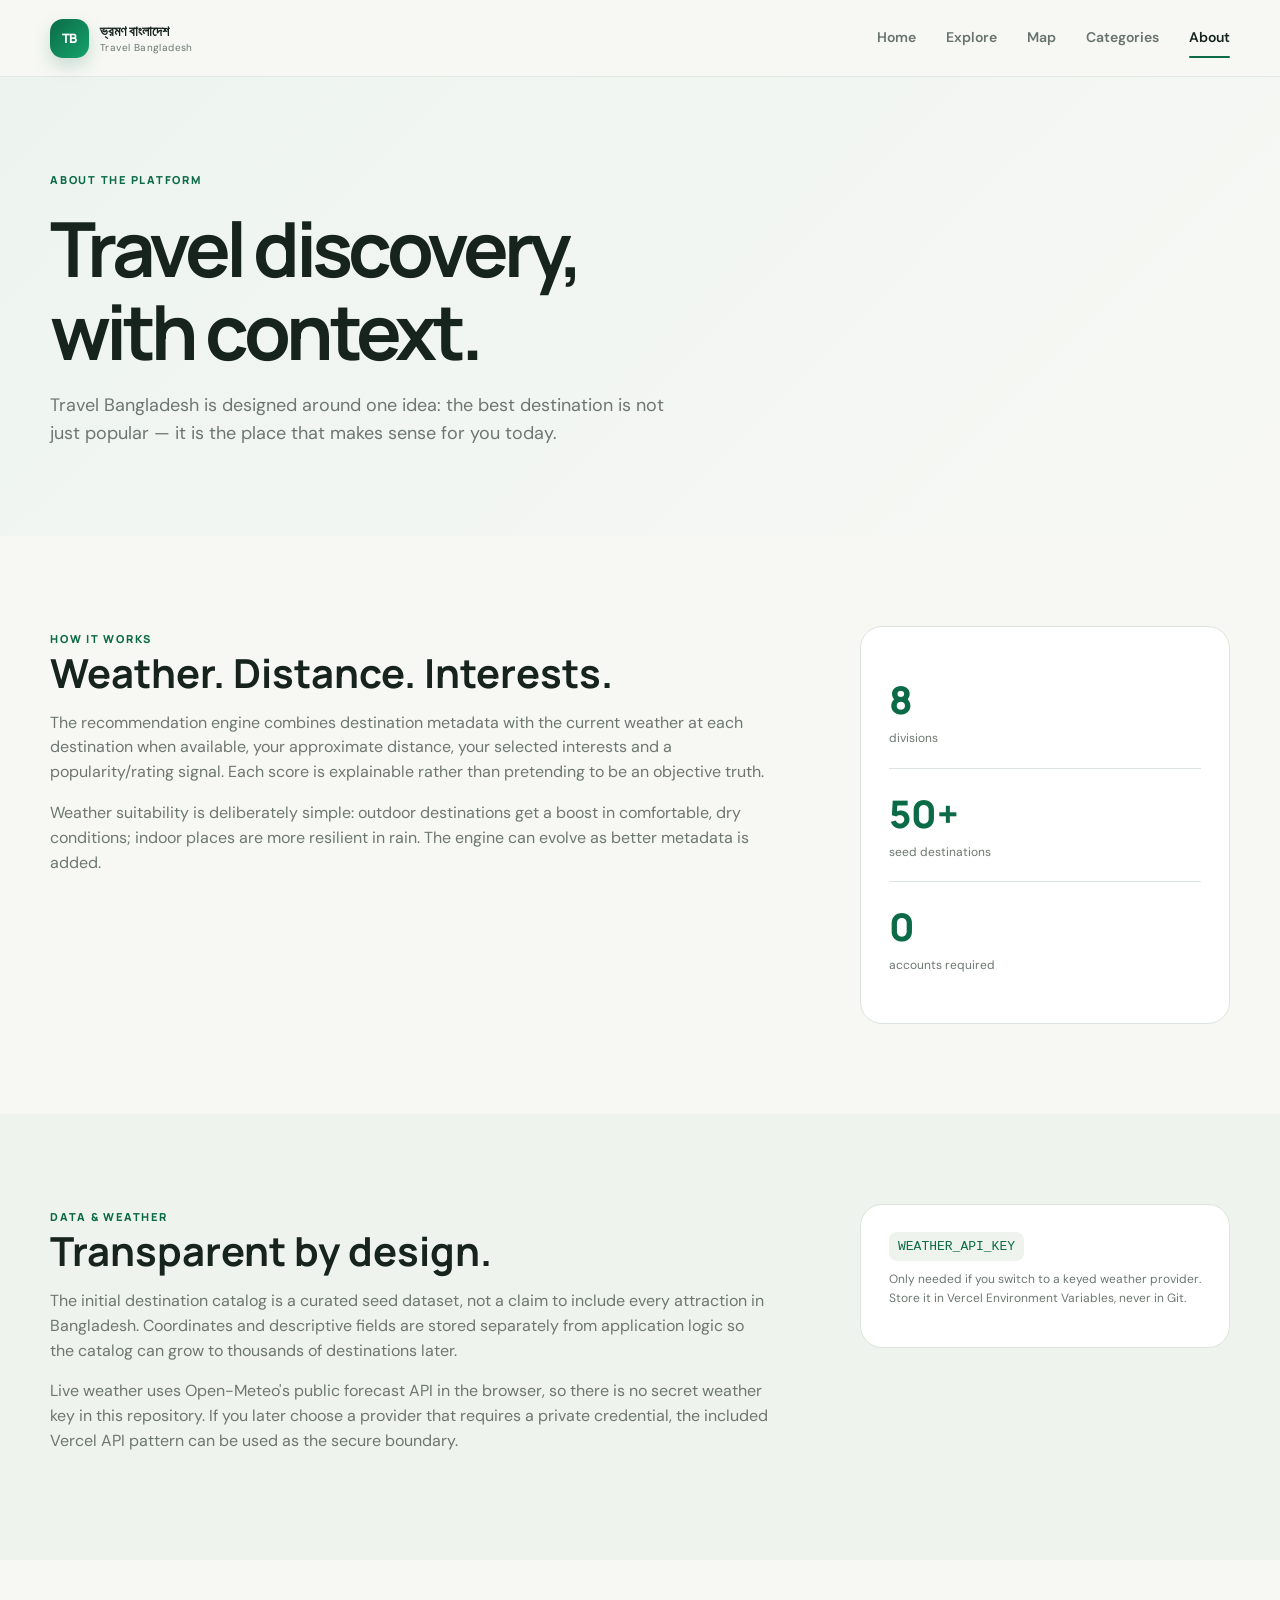
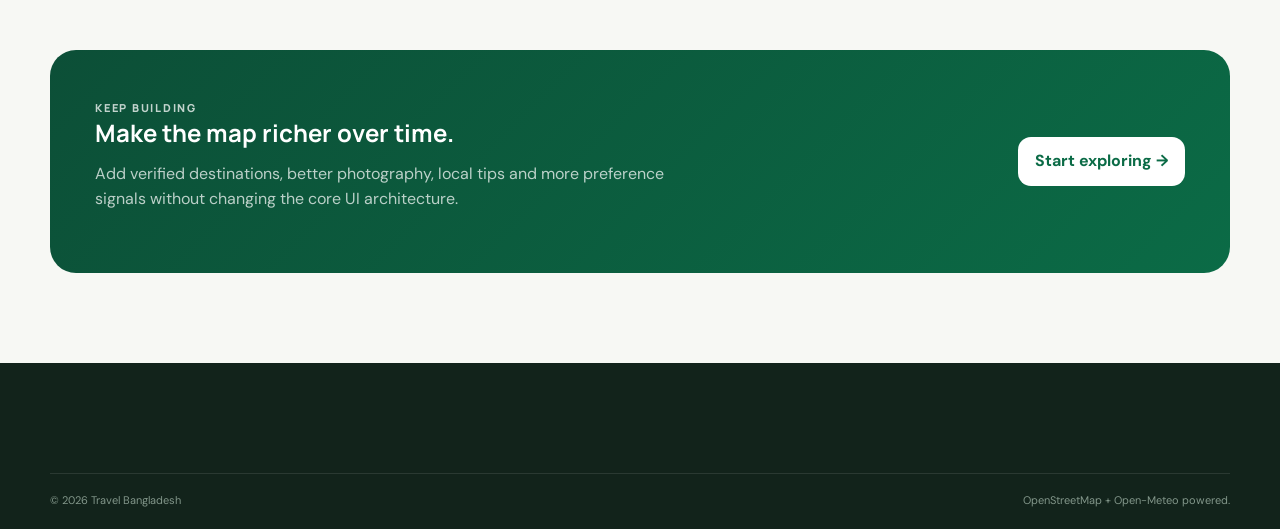
==== about.html @ 7f883be3 "Build Travel Bangladesh discovery platform" ====
<!doctype html><html lang="en"><head><meta charset="utf-8"><meta name="viewport" content="width=device-width,initial-scale=1"><title>About — Travel Bangladesh</title><meta name="description" content="Learn how Travel Bangladesh combines destination metadata, weather and location to make travel discovery clearer."><link rel="stylesheet" href="css/style.css"><link rel="stylesheet" href="css/components.css"><link rel="stylesheet" href="css/responsive.css"><link rel="stylesheet" href="css/effects.css"></head><body data-page="about"><header class="site-header"><div class="container nav-wrap"><a class="brand" href="index.html"><span class="brand-mark">TB</span><span><strong>ভ্রমণ বাংলাদেশ</strong><small>Travel Bangladesh</small></span></a><nav class="desktop-nav"><a href="index.html">Home</a><a href="explore.html">Explore</a><a href="map.html">Map</a><a href="index.html#categories">Categories</a><a class="active" href="about.html">About</a></nav><button class="icon-btn mobile-menu-btn" id="mobileMenuBtn">☰</button></div><div id="mobileMenu" class="mobile-menu" hidden><a href="index.html">Home</a><a href="explore.html">Explore</a><a href="map.html">Map</a><a href="index.html#categories">Categories</a><a href="about.html">About</a></div></header><main><section class="page-hero"><div class="container"><span class="eyebrow green">ABOUT THE PLATFORM</span><h1>Travel discovery,<br>with context.</h1><p>Travel Bangladesh is designed around one idea: the best destination is not just popular — it is the place that makes sense for you today.</p></div></section><section class="section"><div class="container prose-grid"><article><span class="eyebrow green">HOW IT WORKS</span><h2>Weather. Distance. Interests.</h2><p>The recommendation engine combines destination metadata with the current weather at each destination when available, your approximate distance, your selected interests and a popularity/rating signal. Each score is explainable rather than pretending to be an objective truth.</p><p>Weather suitability is deliberately simple: outdoor destinations get a boost in comfortable, dry conditions; indoor places are more resilient in rain. The engine can evolve as better metadata is added.</p></article><aside class="about-card"><div class="about-stat"><strong>8</strong><span>divisions</span></div><div class="about-stat"><strong>50+</strong><span>seed destinations</span></div><div class="about-stat"><strong>0</strong><span>accounts required</span></div></aside></div></section><section class="section soft" id="data"><div class="container prose-grid"><article><span class="eyebrow green">DATA & WEATHER</span><h2>Transparent by design.</h2><p>The initial destination catalog is a curated seed dataset, not a claim to include every attraction in Bangladesh. Coordinates and descriptive fields are stored separately from application logic so the catalog can grow to thousands of destinations later.</p><p>Live weather uses Open-Meteo's public forecast API in the browser, so there is no secret weather key in this repository. If you later choose a provider that requires a private credential, the included Vercel API pattern can be used as the secure boundary.</p></article><aside class="code-note"><code>WEATHER_API_KEY</code><p>Only needed if you switch to a keyed weather provider. Store it in Vercel Environment Variables, never in Git.</p></aside></div></section><section class="section" id="contact"><div class="container cta-card"><div><span class="eyebrow">KEEP BUILDING</span><h2>Make the map richer over time.</h2><p>Add verified destinations, better photography, local tips and more preference signals without changing the core UI architecture.</p></div><a class="btn btn-light" href="explore.html">Start exploring →</a></div></section></main><footer class="site-footer"><div class="container footer-bottom"><span>© 2026 Travel Bangladesh</span><span>OpenStreetMap + Open-Meteo powered.</span></div></footer><script src="js/effects.js"></script><script type="module" src="js/app.js"></script></body></html>
---- css/style.css ----
@import url('https://fonts.googleapis.com/css2?family=DM+Sans:wght@400;500;600;700&family=Manrope:wght@500;600;700;800&display=swap');
:root{--primary:#0b6b46;--primary-2:#0f8a5b;--secondary:#2e91c8;--accent:#e8a83e;--bg:#f7f8f4;--surface:#fff;--surface-2:#eef3ed;--text:#17231d;--muted:#6d7770;--border:#dce4dd;--shadow:0 18px 45px rgba(21,49,37,.10);--radius:24px;--container:1180px}*{box-sizing:border-box}html{scroll-behavior:smooth}body{margin:0;background:var(--bg);color:var(--text);font-family:'DM Sans',system-ui,sans-serif;line-height:1.55}body.modal-open{overflow:hidden}a{color:inherit;text-decoration:none}button,input,select{font:inherit}button{cursor:pointer}img{max-width:100%;display:block}.container{width:min(calc(100% - 40px),var(--container));margin:auto}.site-header{position:sticky;top:0;z-index:50;background:rgba(247,248,244,.9);backdrop-filter:blur(16px);border-bottom:1px solid rgba(220,228,221,.8)}.nav-wrap{height:76px;display:flex;align-items:center;justify-content:space-between;gap:30px}.brand{display:flex;align-items:center;gap:11px}.brand-mark{width:39px;height:39px;border-radius:13px;background:linear-gradient(135deg,var(--primary),#16a36c);color:#fff;display:grid;place-items:center;font:800 13px Manrope;letter-spacing:-.04em;box-shadow:0 8px 18px rgba(11,107,70,.2)}.brand strong{display:block;font:800 14px Manrope}.brand small{display:block;color:var(--muted);font-size:10px;letter-spacing:.04em}.desktop-nav{display:flex;gap:30px;font-size:14px;font-weight:600}.desktop-nav a{color:#68736c;position:relative;padding:27px 0}.desktop-nav a:hover,.desktop-nav a.active{color:var(--text)}.desktop-nav a.active:after{content:'';position:absolute;left:0;right:0;bottom:18px;height:2px;border-radius:2px;background:var(--primary)}.mobile-menu-btn{display:none}.mobile-menu{display:none}.hero{min-height:690px;position:relative;display:flex;align-items:center;color:#fff;background-image:url('https://images.unsplash.com/photo-1500530855697-b586d89ba3ee?auto=format&fit=crop&w=2200&q=85');background-size:cover;background-position:center}.hero-overlay{position:absolute;inset:0;background:linear-gradient(90deg,rgba(7,30,20,.86),rgba(7,30,20,.35) 55%,rgba(7,30,20,.08))}.hero-content{position:relative;padding:90px 0 120px}.eyebrow{font:800 11px Manrope;letter-spacing:.16em;color:rgba(255,255,255,.75)}.eyebrow.green{color:var(--primary)}h1,h2,h3,h4{font-family:Manrope,system-ui,sans-serif;line-height:1.1;margin:0 0 14px}h1{font-size:clamp(48px,7vw,86px);letter-spacing:-.06em;max-width:800px}.hero h1 span{color:#d9f1e6}.hero p{font-size:19px;color:rgba(255,255,255,.84);max-width:610px;margin:0 0 30px}.hero-search{position:relative;width:min(720px,100%);display:flex;background:#fff;border-radius:17px;padding:6px;box-shadow:0 20px 50px rgba(0,0,0,.2)}.hero-search input{min-width:0;flex:1;border:0;outline:0;padding:15px 16px;background:transparent;color:var(--text)}.hero-actions{display:flex;gap:10px;margin-top:14px}.btn{border:0;border-radius:13px;padding:12px 17px;font-weight:700;display:inline-flex;align-items:center;justify-content:center;gap:9px;transition:.2s ease}.btn:hover{transform:translateY(-1px)}.btn-primary{background:var(--primary);color:#fff;box-shadow:0 8px 18px rgba(11,107,70,.18)}.btn-glass{background:rgba(255,255,255,.12);color:#fff;border:1px solid rgba(255,255,255,.24);backdrop-filter:blur(10px)}.btn-outline{background:transparent;border:1px solid var(--border);color:var(--text)}.btn-light{background:#fff;color:var(--primary)}.btn-card{width:100%;margin-top:15px;background:var(--surface-2);color:var(--primary);padding:10px}.text-link{color:var(--primary);font-weight:700;font-size:14px}.hero-scroll{position:absolute;bottom:26px;left:50%;transform:translateX(-50%);font-size:11px;letter-spacing:.12em;text-transform:uppercase;color:rgba(255,255,255,.65)}.hero-scroll span{margin-left:8px}.suggestions{position:absolute;top:calc(100% + 8px);left:0;right:0;background:#fff;color:var(--text);border-radius:16px;overflow:hidden;box-shadow:var(--shadow);z-index:20}.suggestions button{display:block;width:100%;text-align:left;border:0;background:#fff;padding:12px 16px}.suggestions button:hover{background:var(--surface-2)}.suggestions strong,.suggestions small{display:block}.suggestions small{color:var(--muted);margin-top:2px}.suggestion-empty{padding:15px;color:var(--muted)}.trust-strip{background:#fff;border-bottom:1px solid var(--border)}.trust-grid{display:grid;grid-template-columns:repeat(4,1fr);padding:25px 0}.trust-grid div{padding:0 22px;border-right:1px solid var(--border)}.trust-grid div:first-child{padding-left:0}.trust-grid div:last-child{border:0}.trust-grid strong,.trust-grid span{display:block}.trust-grid strong{font:800 25px Manrope}.trust-grid span{font-size:12px;color:var(--muted);margin-top:2px}.section{padding:90px 0}.section.soft{background:var(--surface-2)}.section-heading{display:flex;justify-content:space-between;align-items:end;gap:30px;margin-bottom:34px}.section-heading h2{font-size:clamp(30px,4vw,46px);letter-spacing:-.045em}.section-heading p{color:var(--muted);max-width:600px;margin:0}.centered{text-align:center;display:block}.centered p{margin:0 auto}.destination-grid{display:grid;grid-template-columns:repeat(4,1fr);gap:20px}.destination-card{background:var(--surface);border:1px solid var(--border);border-radius:20px;overflow:hidden;box-shadow:0 8px 25px rgba(24,48,38,.04);transition:.25s ease}.destination-card:hover{transform:translateY(-5px);box-shadow:var(--shadow)}.card-media{height:220px;position:relative;overflow:hidden}.card-image{width:100%;height:100%;object-fit:cover;transition:transform .5s ease}.destination-card:hover .card-image{transform:scale(1.04)}.category-badge{display:inline-flex;padding:6px 9px;border-radius:999px;background:rgba(255,255,255,.88);color:var(--primary);font-size:10px;font-weight:800;letter-spacing:.04em;position:absolute;left:13px;top:13px;backdrop-filter:blur(8px)}.favorite-btn{position:absolute;right:13px;top:13px;width:35px;height:35px;border-radius:50%;border:1px solid rgba(255,255,255,.5);background:rgba(255,255,255,.86);color:var(--primary);font-size:18px;backdrop-filter:blur(8px)}.favorite-btn.saved{background:var(--primary);color:#fff}.card-body{padding:17px}.card-kicker{display:flex;gap:8px;color:var(--muted);font-size:11px;margin-bottom:7px}.card-body h3{font-size:20px;letter-spacing:-.025em}.card-body p{font-size:13px;color:var(--muted);min-height:60px;margin:0}.card-meta{display:flex;justify-content:space-between;font-size:11px;color:var(--muted);margin-top:10px}.card-meta span:first-child{color:#8b651f;font-weight:700}.reason-row{display:flex;gap:5px;flex-wrap:wrap;margin-top:10px}.reason-row span{font-size:9px;background:var(--surface-2);border-radius:999px;padding:4px 6px;color:var(--primary);font-weight:700}.category-grid{display:grid;grid-template-columns:repeat(6,1fr);gap:12px}.category-card{background:#fff;border:1px solid var(--border);padding:20px;border-radius:18px;transition:.2s}.category-card:hover{border-color:#b8d3c5;transform:translateY(-3px)}.category-card span{font-size:25px;color:var(--primary)}.category-card strong,.category-card small{display:block}.category-card strong{font:700 14px Manrope;margin-top:11px}.category-card small{font-size:11px;color:var(--muted);margin-top:3px}.split-grid{display:grid;grid-template-columns:1.7fr .8fr;gap:22px}.map-card,.weather-panel{background:#fff;border:1px solid var(--border);border-radius:24px;overflow:hidden}.map-card-head{display:flex;align-items:center;justify-content:space-between;padding:25px 26px}.map-card-head h2{font-size:28px}.map{min-height:430px}.weather-panel{padding:30px;position:relative;overflow:hidden;background:linear-gradient(160deg,#0c4f37,#0b6b46);color:#fff}.weather-panel:before{content:'';position:absolute;width:180px;height:180px;border-radius:50%;background:rgba(232,168,62,.25);filter:blur(5px);right:-70px;top:-70px}.weather-panel .eyebrow{position:relative}.weather-empty{position:relative;margin-top:70px}.weather-symbol{font-size:58px;line-height:1;margin-bottom:20px}.weather-empty h3{font-size:28px}.weather-empty p,.weather-panel p{color:rgba(255,255,255,.7);font-size:13px}.weather-now{display:flex;align-items:center;gap:18px;margin-top:45px}.weather-now strong{display:block;font:800 64px Manrope;letter-spacing:-.06em}.weather-now span{display:block;color:rgba(255,255,255,.78)}.weather-stats{display:grid;grid-template-columns:repeat(3,1fr);gap:8px;margin:30px 0}.weather-stats span{background:rgba(255,255,255,.09);border-radius:12px;padding:10px;font-size:10px}.horizontal-grid{display:grid;grid-template-columns:repeat(3,1fr);gap:16px}.destination-card.compact{display:grid;grid-template-columns:150px 1fr}.destination-card.compact .card-media{height:100%;min-height:150px}.destination-card.compact .card-body p,.destination-card.compact .card-meta,.destination-card.compact .btn-card,.destination-card.compact .reason-row{display:none}.destination-card.compact .card-body{padding:15px}.destination-card.compact h3{font-size:16px}.empty-state{grid-column:1/-1;text-align:center;background:#fff;border:1px dashed var(--border);border-radius:22px;padding:45px}.empty-state>div{font-size:34px;color:var(--primary)}.empty-state h3{margin-top:12px}.empty-state p{color:var(--muted)}.empty-state.slim{text-align:left;padding:30px}.site-footer{background:#12231b;color:#d9e4dc;padding:65px 0 20px}.footer-grid{display:grid;grid-template-columns:2fr repeat(3,1fr);gap:45px}.footer-brand{color:#fff}.footer-grid p{max-width:360px;color:#9db0a5;font-size:13px}.footer-grid h4{font-size:13px;color:#fff}.footer-grid>div>a:not(.brand){display:block;color:#9db0a5;font-size:13px;margin:9px 0}.footer-bottom{display:flex;justify-content:space-between;border-top:1px solid rgba(255,255,255,.1);margin-top:45px;padding-top:18px;color:#82968a;font-size:11px}.toast{position:fixed;bottom:22px;left:50%;transform:translate(-50%,20px);background:#13271e;color:#fff;padding:11px 16px;border-radius:12px;opacity:0;pointer-events:none;transition:.25s;z-index:100}.toast.show{opacity:1;transform:translate(-50%,0)}.sr-only{position:absolute;width:1px;height:1px;padding:0;margin:-1px;overflow:hidden;clip:rect(0,0,0,0);white-space:nowrap;border:0}.page-hero{padding:90px 0 70px;background:linear-gradient(135deg,#edf4ef,#f7f8f4)}.page-hero h1{font-size:clamp(45px,7vw,76px);margin-top:15px}.page-hero p{color:var(--muted);max-width:620px;font-size:18px}.page-hero.compact{padding-bottom:50px}.explore-shell{padding-top:40px}.explore-toolbar{display:grid;grid-template-columns:1fr auto 200px;gap:10px;margin-bottom:24px}.search-field{display:flex;align-items:center;gap:10px;background:#fff;border:1px solid var(--border);border-radius:13px;padding:0 14px}.search-field input{border:0;outline:0;background:transparent;flex:1;padding:13px 0}.filter-layout{display:grid;grid-template-columns:230px 1fr;gap:25px}.filter-panel{background:#fff;border:1px solid var(--border);border-radius:18px;padding:18px;height:max-content;position:sticky;top:100px}.filter-head{display:flex;justify-content:space-between;align-items:center;margin-bottom:15px}.filter-head h3{font-size:18px}.filter-panel label{display:block;font-size:11px;font-weight:700;margin:14px 0}.filter-panel select{width:100%;margin-top:7px;border:1px solid var(--border);background:#fff;border-radius:10px;padding:10px;font-size:12px}.check-row{display:flex!important;align-items:center;gap:8px}.check-row input{accent-color:var(--primary)}.full{width:100%}.location-note{font-size:10px;color:var(--muted);margin-top:9px}.results-meta{display:flex;justify-content:space-between;margin:0 0 18px;font-size:12px;color:var(--muted)}.results-meta strong{color:var(--text)}.pagination{display:flex;justify-content:center;gap:6px;margin-top:28px}.page-btn{border:1px solid var(--border);background:#fff;border-radius:9px;padding:8px 11px}.page-btn.active{background:var(--primary);color:#fff}.filter-toggle{display:none}.map-page{padding-bottom:60px}.map-toolbar{display:grid;grid-template-columns:1fr auto auto;gap:10px;margin-bottom:14px}.map-full-wrap{position:relative}.map-full{min-height:680px;border-radius:22px;overflow:hidden;border:1px solid var(--border)}.map-legend{position:absolute;z-index:400;right:25px;bottom:25px;background:#fff;border:1px solid var(--border);border-radius:13px;padding:12px 14px;box-shadow:var(--shadow);font-size:11px;display:flex;gap:12px;align-items:center}.map-legend strong{font-size:11px}.dot{width:9px;height:9px;border-radius:50%;display:inline-block;margin-right:3px}.green-dot{background:#16a36c}.blue-dot{background:#3aa0e8}.map-popup strong,.map-popup span{display:block}.map-popup span{font-size:11px;color:var(--muted);margin:3px 0 8px}.popup-btn{border:0;background:var(--primary);color:#fff;border-radius:8px;padding:7px 9px;font-size:11px}.prose-grid{display:grid;grid-template-columns:1.6fr .8fr;gap:70px;align-items:start}.prose-grid h2{font-size:40px}.prose-grid p{color:var(--muted);max-width:720px}.about-card,.code-note{background:#fff;border:1px solid var(--border);border-radius:22px;padding:28px}.about-stat{padding:18px 0;border-bottom:1px solid var(--border)}.about-stat:last-child{border:0}.about-stat strong{font:800 38px Manrope;display:block;color:var(--primary)}.about-stat span{font-size:12px;color:var(--muted)}.code-note code{background:var(--surface-2);color:var(--primary);padding:7px 9px;border-radius:8px}.code-note p{font-size:12px}.cta-card{background:linear-gradient(135deg,#0c4f37,#0b6b46);color:#fff;border-radius:26px;padding:45px;display:flex;justify-content:space-between;align-items:center;gap:30px}.cta-card p{color:rgba(255,255,255,.72);max-width:600px}.modal-backdrop{position:fixed;inset:0;background:rgba(9,23,16,.65);backdrop-filter:blur(8px);z-index:100;display:grid;place-items:center;padding:25px}.detail-modal{width:min(1000px,100%);max-height:90vh;overflow:auto;background:var(--bg);border-radius:25px;position:relative;box-shadow:0 30px 80px rgba(0,0,0,.25)}.modal-close{position:absolute;right:16px;top:16px;z-index:3;width:38px;height:38px;border:0;border-radius:50%;background:rgba(255,255,255,.9);font-size:25px}.detail-hero{height:330px;position:relative;color:#fff;overflow:hidden}.detail-hero:after{content:'';position:absolute;inset:0;background:linear-gradient(0deg,rgba(7,25,18,.85),transparent 65%)}.detail-hero .card-image{position:absolute}.detail-hero-copy{position:absolute;z-index:2;left:30px;bottom:28px}.detail-hero-copy h2{font-size:42px;max-width:700px}.detail-hero-copy p{margin:0;color:rgba(255,255,255,.78)}.detail-content{padding:28px;display:grid;grid-template-columns:1.25fr .75fr;gap:25px}.detail-content aside{position:sticky;top:0;height:max-content}.detail-map{min-height:330px;border-radius:18px;overflow:hidden;margin-bottom:10px}.detail-weather{background:#eaf3ee;border-radius:17px;padding:15px;display:flex;align-items:center;gap:13px;margin-bottom:20px}.detail-weather strong{font:800 25px Manrope;display:block}.detail-weather span,.detail-weather small{display:block;font-size:11px;color:var(--muted)}.detail-weather-icon{font-size:34px}.score-pill{margin-left:auto;background:var(--primary);color:#fff!important;padding:7px 9px;border-radius:999px;font-weight:800}.lead{font-size:16px;color:#4f5d55}.detail-tags{display:flex;flex-wrap:wrap;gap:6px;margin:20px 0}.detail-tags span{font-size:11px;color:var(--primary);background:#e9f1ec;border-radius:999px;padding:6px 8px}.detail-facts{display:grid;grid-template-columns:repeat(3,1fr);gap:8px;margin:25px 0}.detail-facts div{background:#fff;border:1px solid var(--border);padding:12px;border-radius:12px}.detail-facts span,.detail-facts strong{display:block}.detail-facts span{font-size:9px;color:var(--muted)}.detail-facts strong{font-size:11px;margin-top:4px}.mini-grid{display:grid;grid-template-columns:1fr;gap:10px}.skeleton{background:linear-gradient(90deg,#dfe8e1,#f5f7f5,#dfe8e1);background-size:200% 100%;animation:shine 1.4s infinite;border-radius:10px}.skeleton.line{height:14px;width:60%;margin:7px}.skeleton.line.short{width:35%}.skeleton-card{height:400px;border-radius:20px;background:linear-gradient(90deg,#e1e9e3,#f4f7f4,#e1e9e3);background-size:200% 100%;animation:shine 1.4s infinite}@keyframes shine{to{background-position:-200% 0}}
---- css/components.css ----
.leaflet-control-zoom a{color:#173b2a!important}.leaflet-popup-content-wrapper{border-radius:13px}.leaflet-popup-content{margin:12px}.leaflet-container{font-family:'DM Sans',sans-serif}.icon-btn{border:0;background:transparent}.mobile-menu a{padding:14px 20px;border-top:1px solid var(--border);font-weight:700;font-size:13px}.mobile-menu a:hover{background:var(--surface-2)}
---- css/responsive.css ----
@media(max-width:1050px){.destination-grid{grid-template-columns:repeat(3,1fr)}.category-grid{grid-template-columns:repeat(4,1fr)}.split-grid{grid-template-columns:1fr}.footer-grid{grid-template-columns:1.5fr repeat(3,1fr)}}
@media(max-width:800px){.container{width:min(calc(100% - 28px),var(--container))}.desktop-nav{display:none}.mobile-menu-btn{display:block;font-size:24px}.mobile-menu{display:flex;flex-direction:column;background:#fff}.mobile-menu[hidden]{display:none}.hero{min-height:650px;background-position:60% center}.hero-content{padding:80px 0 110px}.hero p{font-size:16px}.hero-search{display:block;background:transparent;padding:0;box-shadow:none}.hero-search input{width:100%;background:#fff;border-radius:13px;padding:15px}.hero-search .btn{width:100%;margin-top:8px}.hero-actions{flex-direction:column}.hero-actions .btn{width:100%}.trust-grid{grid-template-columns:repeat(2,1fr);gap:18px}.trust-grid div{border:0;padding:0}.section{padding:65px 0}.section-heading{display:block}.section-heading .text-link{display:inline-block;margin-top:12px}.destination-grid{grid-template-columns:repeat(2,1fr)}.category-grid{grid-template-columns:repeat(3,1fr)}.horizontal-grid{grid-template-columns:1fr}.filter-layout{grid-template-columns:1fr}.filter-panel{display:none;position:static}.filter-panel.open{display:block}.filter-toggle{display:inline-flex}.explore-toolbar{grid-template-columns:1fr auto auto}.map-toolbar{grid-template-columns:1fr auto}.map-toolbar .btn-outline{display:none}.map-full{min-height:560px}.map-legend{left:20px;right:auto;bottom:20px}.prose-grid{grid-template-columns:1fr;gap:30px}.cta-card{display:block;padding:32px}.cta-card .btn{margin-top:15px}.detail-content{grid-template-columns:1fr}.detail-content aside{position:static}.detail-hero{height:280px}.detail-hero-copy h2{font-size:32px}.detail-facts{grid-template-columns:1fr}.destination-card.compact{grid-template-columns:120px 1fr}}
@media(max-width:520px){h1{font-size:48px}.destination-grid{grid-template-columns:1fr}.category-grid{grid-template-columns:repeat(2,1fr)}.trust-grid strong{font-size:21px}.card-media{height:230px}.explore-toolbar{grid-template-columns:1fr auto}.explore-toolbar select{grid-column:1/-1}.results-meta{display:block}.results-meta span{display:block;margin-top:4px}.map-toolbar{grid-template-columns:1fr}.map-toolbar .btn-primary{width:100%}.map-full{min-height:520px}.detail-modal{max-height:94vh;border-radius:20px}.detail-hero{height:240px}.detail-content{padding:18px}.detail-hero-copy{left:20px;bottom:20px}.detail-hero-copy h2{font-size:27px}.footer-grid{grid-template-columns:1fr 1fr;gap:25px}.footer-grid>div:first-child{grid-column:1/-1}.footer-bottom{display:block}.footer-bottom span,.footer-bottom a{display:block;margin-top:7px}}
@media(prefers-reduced-motion:reduce){*,*::before,*::after{scroll-behavior:auto!important;transition:none!important;animation:none!important}}
---- css/effects.css ----
.site-header{transition:box-shadow .3s ease,background .3s ease}.site-header.scrolled{background:rgba(255,255,255,.92);box-shadow:0 10px 30px rgba(20,48,36,.08)}
.back-to-top{position:fixed;right:20px;bottom:22px;z-index:60;width:46px;height:46px;border-radius:50%;border:1px solid rgba(255,255,255,.4);background:linear-gradient(135deg,var(--primary),#16a36c);color:#fff;font-size:19px;box-shadow:0 10px 25px rgba(11,107,70,.35);opacity:0;visibility:hidden;transform:translateY(14px);transition:.3s ease}.back-to-top.show{opacity:1;visibility:visible;transform:none}.back-to-top:hover{transform:translateY(-3px)}
.fx{opacity:0;transform:translateY(26px);transition:opacity .7s ease,transform .7s cubic-bezier(.2,.7,.2,1)}.fx.fx-in{opacity:1;transform:none}
.fx-card{opacity:0;animation:cardIn .6s cubic-bezier(.2,.7,.2,1) forwards;animation-delay:calc(var(--i,0)*60ms)}
@keyframes cardIn{from{opacity:0;transform:translateY(24px) scale(.97)}to{opacity:1;transform:none}}
.destination-card{will-change:transform;transform:perspective(1000px) rotateX(var(--rx,0deg)) rotateY(var(--ry,0deg)) translateY(var(--ty,0))}.destination-card:hover{transform:perspective(1000px) rotateX(var(--rx,0deg)) rotateY(var(--ry,0deg)) translateY(-7px)}
.card-media::after{content:'';position:absolute;inset:0;background:linear-gradient(115deg,transparent 35%,rgba(255,255,255,.35) 50%,transparent 65%);background-size:250% 100%;background-position:120% 0;transition:background-position .8s ease;opacity:0}.destination-card:hover .card-media::after{opacity:1;background-position:-120% 0}.card-media img{filter:saturate(.92);transition:transform .6s ease,filter .6s ease}.destination-card:hover .card-media img{filter:saturate(1.08)}
.hero{background-attachment:fixed}.hero-overlay::after{content:'';position:absolute;inset:0;background:linear-gradient(115deg,transparent 30%,rgba(255,255,255,.09) 50%,transparent 70%);background-size:220% 100%;animation:heroSheen 10s linear infinite}.hero h1 span{background:linear-gradient(90deg,#d9f1e6,#fff,#f4d9a2,#d9f1e6);background-size:200% auto;-webkit-background-clip:text;background-clip:text;color:transparent;animation:textShimmer 7s linear infinite}
@keyframes heroSheen{from{background-position:220% 0}to{background-position:-220% 0}}@keyframes textShimmer{to{background-position:-200% center}}
.fx-float{position:absolute;border-radius:50%;background:rgba(255,255,255,.22);pointer-events:none;animation:floatY 9s ease-in-out infinite}
@keyframes floatY{0%,100%{transform:translateY(0)}50%{transform:translateY(-26px)}}
.trust-grid strong{display:inline-block}.trust-grid strong.counted{animation:popIn .5s cubic-bezier(.2,.7,.2,1)}
@keyframes popIn{0%{transform:scale(.6);opacity:0}100%{transform:scale(1);opacity:1}}
.map{transition:box-shadow .3s ease}.map:hover{box-shadow:0 22px 50px rgba(21,49,37,.12)}
.category-card{transition:transform .25s ease,box-shadow .25s ease,border-color .25s ease}.category-card:hover{transform:translateY(-5px) rotate(-1deg);box-shadow:var(--shadow)}
.section-heading h2{background:linear-gradient(90deg,var(--text),var(--primary));-webkit-background-clip:text;background-clip:text;color:transparent}
@media(prefers-reduced-motion:reduce){.fx{opacity:1;transform:none}.fx-card{opacity:1;animation:none}.hero-overlay::after,.hero h1 span{animation:none}.fx-float{display:none}.destination-card{transform:none}.section-heading h2{background:none;color:var(--text)}}
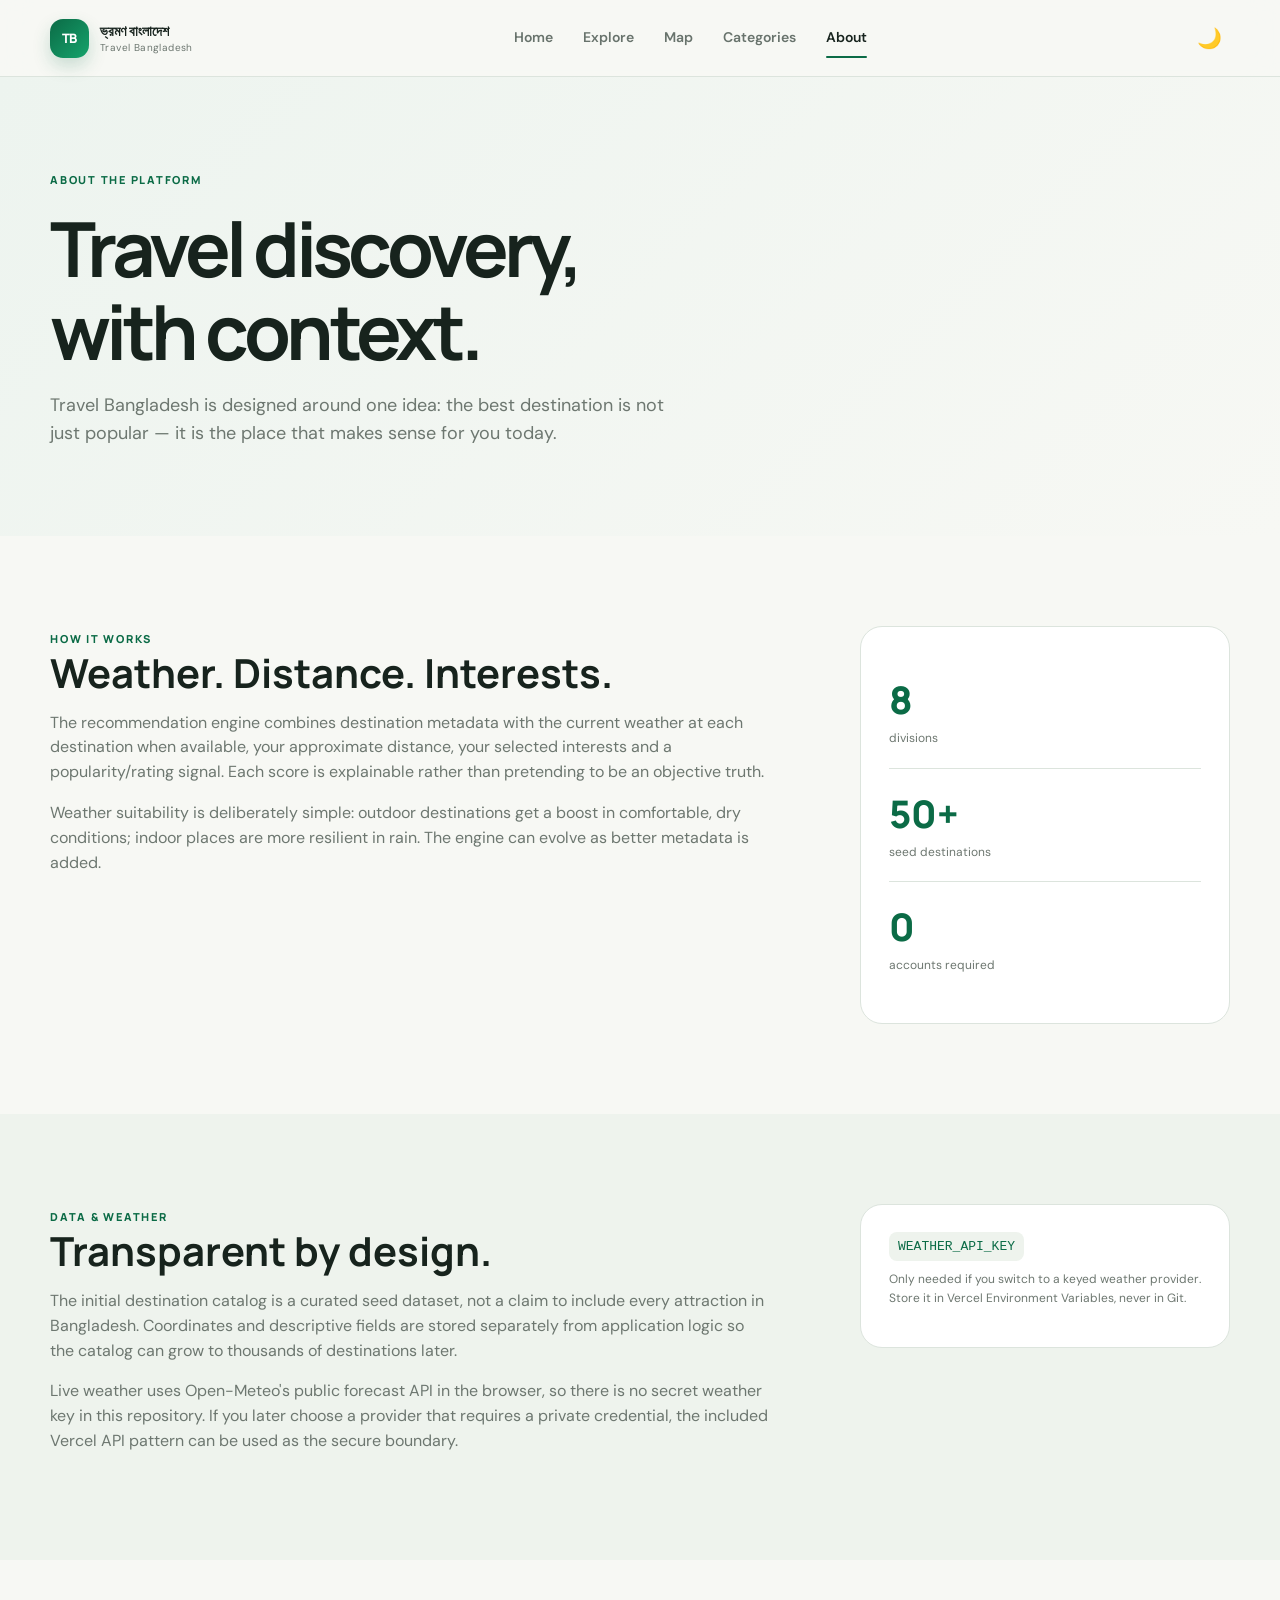
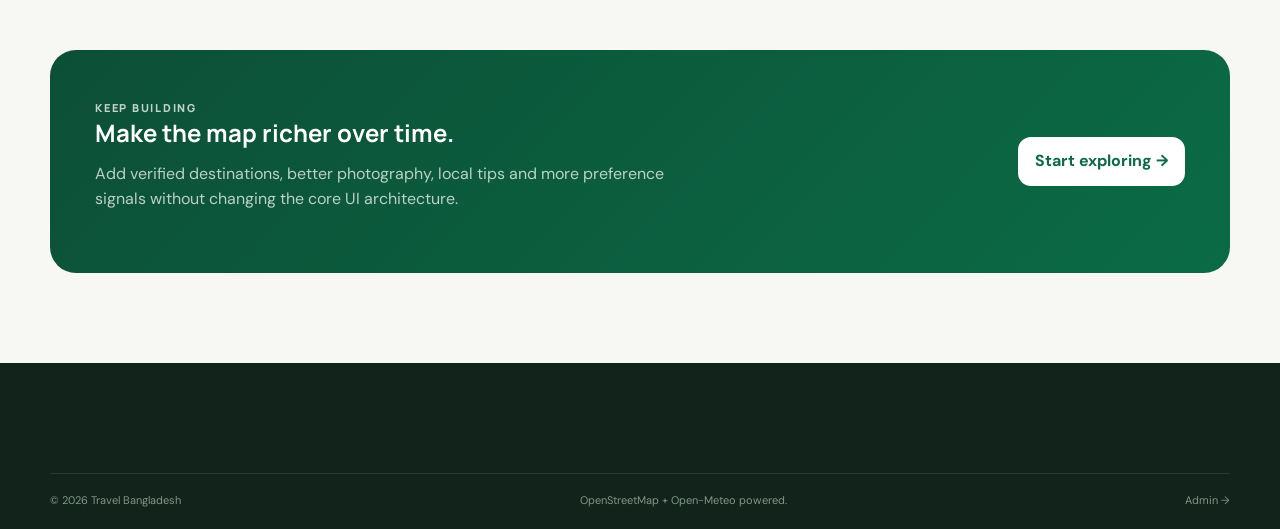
==== commit 109fbc64: "Add dark theme, bug fixes, and admin panel" ====
--- a/about.html
+++ b/about.html
@@ -1 +1,3 @@
-<!doctype html><html lang="en"><head><meta charset="utf-8"><meta name="viewport" content="width=device-width,initial-scale=1"><title>About — Travel Bangladesh</title><meta name="description" content="Learn how Travel Bangladesh combines destination metadata, weather and location to make travel discovery clearer."><link rel="stylesheet" href="css/style.css"><link rel="stylesheet" href="css/components.css"><link rel="stylesheet" href="css/responsive.css"><link rel="stylesheet" href="css/effects.css"></head><body data-page="about"><header class="site-header"><div class="container nav-wrap"><a class="brand" href="index.html"><span class="brand-mark">TB</span><span><strong>ভ্রমণ বাংলাদেশ</strong><small>Travel Bangladesh</small></span></a><nav class="desktop-nav"><a href="index.html">Home</a><a href="explore.html">Explore</a><a href="map.html">Map</a><a href="index.html#categories">Categories</a><a class="active" href="about.html">About</a></nav><button class="icon-btn mobile-menu-btn" id="mobileMenuBtn">☰</button></div><div id="mobileMenu" class="mobile-menu" hidden><a href="index.html">Home</a><a href="explore.html">Explore</a><a href="map.html">Map</a><a href="index.html#categories">Categories</a><a href="about.html">About</a></div></header><main><section class="page-hero"><div class="container"><span class="eyebrow green">ABOUT THE PLATFORM</span><h1>Travel discovery,<br>with context.</h1><p>Travel Bangladesh is designed around one idea: the best destination is not just popular — it is the place that makes sense for you today.</p></div></section><section class="section"><div class="container prose-grid"><article><span class="eyebrow green">HOW IT WORKS</span><h2>Weather. Distance. Interests.</h2><p>The recommendation engine combines destination metadata with the current weather at each destination when available, your approximate distance, your selected interests and a popularity/rating signal. Each score is explainable rather than pretending to be an objective truth.</p><p>Weather suitability is deliberately simple: outdoor destinations get a boost in comfortable, dry conditions; indoor places are more resilient in rain. The engine can evolve as better metadata is added.</p></article><aside class="about-card"><div class="about-stat"><strong>8</strong><span>divisions</span></div><div class="about-stat"><strong>50+</strong><span>seed destinations</span></div><div class="about-stat"><strong>0</strong><span>accounts required</span></div></aside></div></section><section class="section soft" id="data"><div class="container prose-grid"><article><span class="eyebrow green">DATA & WEATHER</span><h2>Transparent by design.</h2><p>The initial destination catalog is a curated seed dataset, not a claim to include every attraction in Bangladesh. Coordinates and descriptive fields are stored separately from application logic so the catalog can grow to thousands of destinations later.</p><p>Live weather uses Open-Meteo's public forecast API in the browser, so there is no secret weather key in this repository. If you later choose a provider that requires a private credential, the included Vercel API pattern can be used as the secure boundary.</p></article><aside class="code-note"><code>WEATHER_API_KEY</code><p>Only needed if you switch to a keyed weather provider. Store it in Vercel Environment Variables, never in Git.</p></aside></div></section><section class="section" id="contact"><div class="container cta-card"><div><span class="eyebrow">KEEP BUILDING</span><h2>Make the map richer over time.</h2><p>Add verified destinations, better photography, local tips and more preference signals without changing the core UI architecture.</p></div><a class="btn btn-light" href="explore.html">Start exploring →</a></div></section></main><footer class="site-footer"><div class="container footer-bottom"><span>© 2026 Travel Bangladesh</span><span>OpenStreetMap + Open-Meteo powered.</span></div></footer><script src="js/effects.js"></script><script type="module" src="js/app.js"></script></body></html>
+<!doctype html><html lang="en"><head><meta charset="utf-8"><meta name="viewport" content="width=device-width,initial-scale=1"><title>About — Travel Bangladesh</title><meta name="description" content="Learn how Travel Bangladesh combines destination metadata, weather and location to make travel discovery clearer."><link rel="stylesheet" href="css/style.css"><link rel="stylesheet" href="css/components.css"><link rel="stylesheet" href="css/responsive.css"><link rel="stylesheet" href="css/effects.css">
+<script>(function(){const s=localStorage.getItem('theme');if(s)document.documentElement.dataset.theme=s;else if(window.matchMedia('(prefers-color-scheme:dark)').matches)document.documentElement.dataset.theme='dark'})()</script>
+</head><body data-page="about"><header class="site-header"><div class="container nav-wrap"><a class="brand" href="index.html"><span class="brand-mark">TB</span><span><strong>ভ্রমণ বাংলাদেশ</strong><small>Travel Bangladesh</small></span></a><nav class="desktop-nav"><a href="index.html">Home</a><a href="explore.html">Explore</a><a href="map.html">Map</a><a href="index.html#categories">Categories</a><a class="active" href="about.html">About</a></nav><div class="header-actions"><button class="icon-btn theme-toggle" id="themeToggle" aria-label="Toggle theme"><span class="theme-icon-dark">🌙</span><span class="theme-icon-light">☀️</span></button><button class="icon-btn mobile-menu-btn" id="mobileMenuBtn">☰</button></div></div><div id="mobileMenu" class="mobile-menu" hidden><a href="index.html">Home</a><a href="explore.html">Explore</a><a href="map.html">Map</a><a href="index.html#categories">Categories</a><a href="about.html">About</a></div></header><main><section class="page-hero"><div class="container"><span class="eyebrow green">ABOUT THE PLATFORM</span><h1>Travel discovery,<br>with context.</h1><p>Travel Bangladesh is designed around one idea: the best destination is not just popular — it is the place that makes sense for you today.</p></div></section><section class="section"><div class="container prose-grid"><article><span class="eyebrow green">HOW IT WORKS</span><h2>Weather. Distance. Interests.</h2><p>The recommendation engine combines destination metadata with the current weather at each destination when available, your approximate distance, your selected interests and a popularity/rating signal. Each score is explainable rather than pretending to be an objective truth.</p><p>Weather suitability is deliberately simple: outdoor destinations get a boost in comfortable, dry conditions; indoor places are more resilient in rain. The engine can evolve as better metadata is added.</p></article><aside class="about-card"><div class="about-stat"><strong>8</strong><span>divisions</span></div><div class="about-stat"><strong>50+</strong><span>seed destinations</span></div><div class="about-stat"><strong>0</strong><span>accounts required</span></div></aside></div></section><section class="section soft" id="data"><div class="container prose-grid"><article><span class="eyebrow green">DATA & WEATHER</span><h2>Transparent by design.</h2><p>The initial destination catalog is a curated seed dataset, not a claim to include every attraction in Bangladesh. Coordinates and descriptive fields are stored separately from application logic so the catalog can grow to thousands of destinations later.</p><p>Live weather uses Open-Meteo's public forecast API in the browser, so there is no secret weather key in this repository. If you later choose a provider that requires a private credential, the included Vercel API pattern can be used as the secure boundary.</p></article><aside class="code-note"><code>WEATHER_API_KEY</code><p>Only needed if you switch to a keyed weather provider. Store it in Vercel Environment Variables, never in Git.</p></aside></div></section><section class="section" id="contact"><div class="container cta-card"><div><span class="eyebrow">KEEP BUILDING</span><h2>Make the map richer over time.</h2><p>Add verified destinations, better photography, local tips and more preference signals without changing the core UI architecture.</p></div><a class="btn btn-light" href="explore.html">Start exploring →</a></div></section></main><footer class="site-footer"><div class="container footer-bottom"><span>© 2026 Travel Bangladesh</span><span>OpenStreetMap + Open-Meteo powered.</span><a href="admin.html">Admin →</a></div></footer><script src="js/effects.js"></script><script type="module" src="js/app.js"></script></body></html>
--- a/css/style.css
+++ b/css/style.css
@@ -1,2 +1,4 @@
 @import url('https://fonts.googleapis.com/css2?family=DM+Sans:wght@400;500;600;700&family=Manrope:wght@500;600;700;800&display=swap');
-:root{--primary:#0b6b46;--primary-2:#0f8a5b;--secondary:#2e91c8;--accent:#e8a83e;--bg:#f7f8f4;--surface:#fff;--surface-2:#eef3ed;--text:#17231d;--muted:#6d7770;--border:#dce4dd;--shadow:0 18px 45px rgba(21,49,37,.10);--radius:24px;--container:1180px}*{box-sizing:border-box}html{scroll-behavior:smooth}body{margin:0;background:var(--bg);color:var(--text);font-family:'DM Sans',system-ui,sans-serif;line-height:1.55}body.modal-open{overflow:hidden}a{color:inherit;text-decoration:none}button,input,select{font:inherit}button{cursor:pointer}img{max-width:100%;display:block}.container{width:min(calc(100% - 40px),var(--container));margin:auto}.site-header{position:sticky;top:0;z-index:50;background:rgba(247,248,244,.9);backdrop-filter:blur(16px);border-bottom:1px solid rgba(220,228,221,.8)}.nav-wrap{height:76px;display:flex;align-items:center;justify-content:space-between;gap:30px}.brand{display:flex;align-items:center;gap:11px}.brand-mark{width:39px;height:39px;border-radius:13px;background:linear-gradient(135deg,var(--primary),#16a36c);color:#fff;display:grid;place-items:center;font:800 13px Manrope;letter-spacing:-.04em;box-shadow:0 8px 18px rgba(11,107,70,.2)}.brand strong{display:block;font:800 14px Manrope}.brand small{display:block;color:var(--muted);font-size:10px;letter-spacing:.04em}.desktop-nav{display:flex;gap:30px;font-size:14px;font-weight:600}.desktop-nav a{color:#68736c;position:relative;padding:27px 0}.desktop-nav a:hover,.desktop-nav a.active{color:var(--text)}.desktop-nav a.active:after{content:'';position:absolute;left:0;right:0;bottom:18px;height:2px;border-radius:2px;background:var(--primary)}.mobile-menu-btn{display:none}.mobile-menu{display:none}.hero{min-height:690px;position:relative;display:flex;align-items:center;color:#fff;background-image:url('https://images.unsplash.com/photo-1500530855697-b586d89ba3ee?auto=format&fit=crop&w=2200&q=85');background-size:cover;background-position:center}.hero-overlay{position:absolute;inset:0;background:linear-gradient(90deg,rgba(7,30,20,.86),rgba(7,30,20,.35) 55%,rgba(7,30,20,.08))}.hero-content{position:relative;padding:90px 0 120px}.eyebrow{font:800 11px Manrope;letter-spacing:.16em;color:rgba(255,255,255,.75)}.eyebrow.green{color:var(--primary)}h1,h2,h3,h4{font-family:Manrope,system-ui,sans-serif;line-height:1.1;margin:0 0 14px}h1{font-size:clamp(48px,7vw,86px);letter-spacing:-.06em;max-width:800px}.hero h1 span{color:#d9f1e6}.hero p{font-size:19px;color:rgba(255,255,255,.84);max-width:610px;margin:0 0 30px}.hero-search{position:relative;width:min(720px,100%);display:flex;background:#fff;border-radius:17px;padding:6px;box-shadow:0 20px 50px rgba(0,0,0,.2)}.hero-search input{min-width:0;flex:1;border:0;outline:0;padding:15px 16px;background:transparent;color:var(--text)}.hero-actions{display:flex;gap:10px;margin-top:14px}.btn{border:0;border-radius:13px;padding:12px 17px;font-weight:700;display:inline-flex;align-items:center;justify-content:center;gap:9px;transition:.2s ease}.btn:hover{transform:translateY(-1px)}.btn-primary{background:var(--primary);color:#fff;box-shadow:0 8px 18px rgba(11,107,70,.18)}.btn-glass{background:rgba(255,255,255,.12);color:#fff;border:1px solid rgba(255,255,255,.24);backdrop-filter:blur(10px)}.btn-outline{background:transparent;border:1px solid var(--border);color:var(--text)}.btn-light{background:#fff;color:var(--primary)}.btn-card{width:100%;margin-top:15px;background:var(--surface-2);color:var(--primary);padding:10px}.text-link{color:var(--primary);font-weight:700;font-size:14px}.hero-scroll{position:absolute;bottom:26px;left:50%;transform:translateX(-50%);font-size:11px;letter-spacing:.12em;text-transform:uppercase;color:rgba(255,255,255,.65)}.hero-scroll span{margin-left:8px}.suggestions{position:absolute;top:calc(100% + 8px);left:0;right:0;background:#fff;color:var(--text);border-radius:16px;overflow:hidden;box-shadow:var(--shadow);z-index:20}.suggestions button{display:block;width:100%;text-align:left;border:0;background:#fff;padding:12px 16px}.suggestions button:hover{background:var(--surface-2)}.suggestions strong,.suggestions small{display:block}.suggestions small{color:var(--muted);margin-top:2px}.suggestion-empty{padding:15px;color:var(--muted)}.trust-strip{background:#fff;border-bottom:1px solid var(--border)}.trust-grid{display:grid;grid-template-columns:repeat(4,1fr);padding:25px 0}.trust-grid div{padding:0 22px;border-right:1px solid var(--border)}.trust-grid div:first-child{padding-left:0}.trust-grid div:last-child{border:0}.trust-grid strong,.trust-grid span{display:block}.trust-grid strong{font:800 25px Manrope}.trust-grid span{font-size:12px;color:var(--muted);margin-top:2px}.section{padding:90px 0}.section.soft{background:var(--surface-2)}.section-heading{display:flex;justify-content:space-between;align-items:end;gap:30px;margin-bottom:34px}.section-heading h2{font-size:clamp(30px,4vw,46px);letter-spacing:-.045em}.section-heading p{color:var(--muted);max-width:600px;margin:0}.centered{text-align:center;display:block}.centered p{margin:0 auto}.destination-grid{display:grid;grid-template-columns:repeat(4,1fr);gap:20px}.destination-card{background:var(--surface);border:1px solid var(--border);border-radius:20px;overflow:hidden;box-shadow:0 8px 25px rgba(24,48,38,.04);transition:.25s ease}.destination-card:hover{transform:translateY(-5px);box-shadow:var(--shadow)}.card-media{height:220px;position:relative;overflow:hidden}.card-image{width:100%;height:100%;object-fit:cover;transition:transform .5s ease}.destination-card:hover .card-image{transform:scale(1.04)}.category-badge{display:inline-flex;padding:6px 9px;border-radius:999px;background:rgba(255,255,255,.88);color:var(--primary);font-size:10px;font-weight:800;letter-spacing:.04em;position:absolute;left:13px;top:13px;backdrop-filter:blur(8px)}.favorite-btn{position:absolute;right:13px;top:13px;width:35px;height:35px;border-radius:50%;border:1px solid rgba(255,255,255,.5);background:rgba(255,255,255,.86);color:var(--primary);font-size:18px;backdrop-filter:blur(8px)}.favorite-btn.saved{background:var(--primary);color:#fff}.card-body{padding:17px}.card-kicker{display:flex;gap:8px;color:var(--muted);font-size:11px;margin-bottom:7px}.card-body h3{font-size:20px;letter-spacing:-.025em}.card-body p{font-size:13px;color:var(--muted);min-height:60px;margin:0}.card-meta{display:flex;justify-content:space-between;font-size:11px;color:var(--muted);margin-top:10px}.card-meta span:first-child{color:#8b651f;font-weight:700}.reason-row{display:flex;gap:5px;flex-wrap:wrap;margin-top:10px}.reason-row span{font-size:9px;background:var(--surface-2);border-radius:999px;padding:4px 6px;color:var(--primary);font-weight:700}.category-grid{display:grid;grid-template-columns:repeat(6,1fr);gap:12px}.category-card{background:#fff;border:1px solid var(--border);padding:20px;border-radius:18px;transition:.2s}.category-card:hover{border-color:#b8d3c5;transform:translateY(-3px)}.category-card span{font-size:25px;color:var(--primary)}.category-card strong,.category-card small{display:block}.category-card strong{font:700 14px Manrope;margin-top:11px}.category-card small{font-size:11px;color:var(--muted);margin-top:3px}.split-grid{display:grid;grid-template-columns:1.7fr .8fr;gap:22px}.map-card,.weather-panel{background:#fff;border:1px solid var(--border);border-radius:24px;overflow:hidden}.map-card-head{display:flex;align-items:center;justify-content:space-between;padding:25px 26px}.map-card-head h2{font-size:28px}.map{min-height:430px}.weather-panel{padding:30px;position:relative;overflow:hidden;background:linear-gradient(160deg,#0c4f37,#0b6b46);color:#fff}.weather-panel:before{content:'';position:absolute;width:180px;height:180px;border-radius:50%;background:rgba(232,168,62,.25);filter:blur(5px);right:-70px;top:-70px}.weather-panel .eyebrow{position:relative}.weather-empty{position:relative;margin-top:70px}.weather-symbol{font-size:58px;line-height:1;margin-bottom:20px}.weather-empty h3{font-size:28px}.weather-empty p,.weather-panel p{color:rgba(255,255,255,.7);font-size:13px}.weather-now{display:flex;align-items:center;gap:18px;margin-top:45px}.weather-now strong{display:block;font:800 64px Manrope;letter-spacing:-.06em}.weather-now span{display:block;color:rgba(255,255,255,.78)}.weather-stats{display:grid;grid-template-columns:repeat(3,1fr);gap:8px;margin:30px 0}.weather-stats span{background:rgba(255,255,255,.09);border-radius:12px;padding:10px;font-size:10px}.horizontal-grid{display:grid;grid-template-columns:repeat(3,1fr);gap:16px}.destination-card.compact{display:grid;grid-template-columns:150px 1fr}.destination-card.compact .card-media{height:100%;min-height:150px}.destination-card.compact .card-body p,.destination-card.compact .card-meta,.destination-card.compact .btn-card,.destination-card.compact .reason-row{display:none}.destination-card.compact .card-body{padding:15px}.destination-card.compact h3{font-size:16px}.empty-state{grid-column:1/-1;text-align:center;background:#fff;border:1px dashed var(--border);border-radius:22px;padding:45px}.empty-state>div{font-size:34px;color:var(--primary)}.empty-state h3{margin-top:12px}.empty-state p{color:var(--muted)}.empty-state.slim{text-align:left;padding:30px}.site-footer{background:#12231b;color:#d9e4dc;padding:65px 0 20px}.footer-grid{display:grid;grid-template-columns:2fr repeat(3,1fr);gap:45px}.footer-brand{color:#fff}.footer-grid p{max-width:360px;color:#9db0a5;font-size:13px}.footer-grid h4{font-size:13px;color:#fff}.footer-grid>div>a:not(.brand){display:block;color:#9db0a5;font-size:13px;margin:9px 0}.footer-bottom{display:flex;justify-content:space-between;border-top:1px solid rgba(255,255,255,.1);margin-top:45px;padding-top:18px;color:#82968a;font-size:11px}.toast{position:fixed;bottom:22px;left:50%;transform:translate(-50%,20px);background:#13271e;color:#fff;padding:11px 16px;border-radius:12px;opacity:0;pointer-events:none;transition:.25s;z-index:100}.toast.show{opacity:1;transform:translate(-50%,0)}.sr-only{position:absolute;width:1px;height:1px;padding:0;margin:-1px;overflow:hidden;clip:rect(0,0,0,0);white-space:nowrap;border:0}.page-hero{padding:90px 0 70px;background:linear-gradient(135deg,#edf4ef,#f7f8f4)}.page-hero h1{font-size:clamp(45px,7vw,76px);margin-top:15px}.page-hero p{color:var(--muted);max-width:620px;font-size:18px}.page-hero.compact{padding-bottom:50px}.explore-shell{padding-top:40px}.explore-toolbar{display:grid;grid-template-columns:1fr auto 200px;gap:10px;margin-bottom:24px}.search-field{display:flex;align-items:center;gap:10px;background:#fff;border:1px solid var(--border);border-radius:13px;padding:0 14px}.search-field input{border:0;outline:0;background:transparent;flex:1;padding:13px 0}.filter-layout{display:grid;grid-template-columns:230px 1fr;gap:25px}.filter-panel{background:#fff;border:1px solid var(--border);border-radius:18px;padding:18px;height:max-content;position:sticky;top:100px}.filter-head{display:flex;justify-content:space-between;align-items:center;margin-bottom:15px}.filter-head h3{font-size:18px}.filter-panel label{display:block;font-size:11px;font-weight:700;margin:14px 0}.filter-panel select{width:100%;margin-top:7px;border:1px solid var(--border);background:#fff;border-radius:10px;padding:10px;font-size:12px}.check-row{display:flex!important;align-items:center;gap:8px}.check-row input{accent-color:var(--primary)}.full{width:100%}.location-note{font-size:10px;color:var(--muted);margin-top:9px}.results-meta{display:flex;justify-content:space-between;margin:0 0 18px;font-size:12px;color:var(--muted)}.results-meta strong{color:var(--text)}.pagination{display:flex;justify-content:center;gap:6px;margin-top:28px}.page-btn{border:1px solid var(--border);background:#fff;border-radius:9px;padding:8px 11px}.page-btn.active{background:var(--primary);color:#fff}.filter-toggle{display:none}.map-page{padding-bottom:60px}.map-toolbar{display:grid;grid-template-columns:1fr auto auto;gap:10px;margin-bottom:14px}.map-full-wrap{position:relative}.map-full{min-height:680px;border-radius:22px;overflow:hidden;border:1px solid var(--border)}.map-legend{position:absolute;z-index:400;right:25px;bottom:25px;background:#fff;border:1px solid var(--border);border-radius:13px;padding:12px 14px;box-shadow:var(--shadow);font-size:11px;display:flex;gap:12px;align-items:center}.map-legend strong{font-size:11px}.dot{width:9px;height:9px;border-radius:50%;display:inline-block;margin-right:3px}.green-dot{background:#16a36c}.blue-dot{background:#3aa0e8}.map-popup strong,.map-popup span{display:block}.map-popup span{font-size:11px;color:var(--muted);margin:3px 0 8px}.popup-btn{border:0;background:var(--primary);color:#fff;border-radius:8px;padding:7px 9px;font-size:11px}.prose-grid{display:grid;grid-template-columns:1.6fr .8fr;gap:70px;align-items:start}.prose-grid h2{font-size:40px}.prose-grid p{color:var(--muted);max-width:720px}.about-card,.code-note{background:#fff;border:1px solid var(--border);border-radius:22px;padding:28px}.about-stat{padding:18px 0;border-bottom:1px solid var(--border)}.about-stat:last-child{border:0}.about-stat strong{font:800 38px Manrope;display:block;color:var(--primary)}.about-stat span{font-size:12px;color:var(--muted)}.code-note code{background:var(--surface-2);color:var(--primary);padding:7px 9px;border-radius:8px}.code-note p{font-size:12px}.cta-card{background:linear-gradient(135deg,#0c4f37,#0b6b46);color:#fff;border-radius:26px;padding:45px;display:flex;justify-content:space-between;align-items:center;gap:30px}.cta-card p{color:rgba(255,255,255,.72);max-width:600px}.modal-backdrop{position:fixed;inset:0;background:rgba(9,23,16,.65);backdrop-filter:blur(8px);z-index:100;display:grid;place-items:center;padding:25px}.detail-modal{width:min(1000px,100%);max-height:90vh;overflow:auto;background:var(--bg);border-radius:25px;position:relative;box-shadow:0 30px 80px rgba(0,0,0,.25)}.modal-close{position:absolute;right:16px;top:16px;z-index:3;width:38px;height:38px;border:0;border-radius:50%;background:rgba(255,255,255,.9);font-size:25px}.detail-hero{height:330px;position:relative;color:#fff;overflow:hidden}.detail-hero:after{content:'';position:absolute;inset:0;background:linear-gradient(0deg,rgba(7,25,18,.85),transparent 65%)}.detail-hero .card-image{position:absolute}.detail-hero-copy{position:absolute;z-index:2;left:30px;bottom:28px}.detail-hero-copy h2{font-size:42px;max-width:700px}.detail-hero-copy p{margin:0;color:rgba(255,255,255,.78)}.detail-content{padding:28px;display:grid;grid-template-columns:1.25fr .75fr;gap:25px}.detail-content aside{position:sticky;top:0;height:max-content}.detail-map{min-height:330px;border-radius:18px;overflow:hidden;margin-bottom:10px}.detail-weather{background:#eaf3ee;border-radius:17px;padding:15px;display:flex;align-items:center;gap:13px;margin-bottom:20px}.detail-weather strong{font:800 25px Manrope;display:block}.detail-weather span,.detail-weather small{display:block;font-size:11px;color:var(--muted)}.detail-weather-icon{font-size:34px}.score-pill{margin-left:auto;background:var(--primary);color:#fff!important;padding:7px 9px;border-radius:999px;font-weight:800}.lead{font-size:16px;color:#4f5d55}.detail-tags{display:flex;flex-wrap:wrap;gap:6px;margin:20px 0}.detail-tags span{font-size:11px;color:var(--primary);background:#e9f1ec;border-radius:999px;padding:6px 8px}.detail-facts{display:grid;grid-template-columns:repeat(3,1fr);gap:8px;margin:25px 0}.detail-facts div{background:#fff;border:1px solid var(--border);padding:12px;border-radius:12px}.detail-facts span,.detail-facts strong{display:block}.detail-facts span{font-size:9px;color:var(--muted)}.detail-facts strong{font-size:11px;margin-top:4px}.mini-grid{display:grid;grid-template-columns:1fr;gap:10px}.skeleton{background:linear-gradient(90deg,#dfe8e1,#f5f7f5,#dfe8e1);background-size:200% 100%;animation:shine 1.4s infinite;border-radius:10px}.skeleton.line{height:14px;width:60%;margin:7px}.skeleton.line.short{width:35%}.skeleton-card{height:400px;border-radius:20px;background:linear-gradient(90deg,#e1e9e3,#f4f7f4,#e1e9e3);background-size:200% 100%;animation:shine 1.4s infinite}@keyframes shine{to{background-position:-200% 0}}
+:root{--primary:#0b6b46;--primary-2:#0f8a5b;--secondary:#2e91c8;--accent:#e8a83e;--bg:#f7f8f4;--surface:#fff;--surface-2:#eef3ed;--text:#17231d;--muted:#6d7770;--border:#dce4dd;--shadow:0 18px 45px rgba(21,49,37,.10);--radius:24px;--container:1180px;--header-bg:rgba(247,248,244,.9);--hero-bg:linear-gradient(135deg,#edf4ef,#f7f8f4);--accent-bg:#eaf3ee}
+[data-theme="dark"]{--bg:#121412;--surface:#1c1f1d;--surface-2:#262a27;--text:#e8efe9;--muted:#98a69d;--border:#2f3631;--shadow:0 18px 45px rgba(0,0,0,.35);--header-bg:rgba(18,20,18,.9);--hero-bg:linear-gradient(135deg,#1c231f,#121412);--accent-bg:#232b26;--primary:#46c895;--primary-2:#57d4a3;--accent:#f0b34a}
+*{box-sizing:border-box}html{scroll-behavior:smooth}body{margin:0;background:var(--bg);color:var(--text);font-family:'DM Sans',system-ui,sans-serif;line-height:1.55}body.modal-open{overflow:hidden}a{color:inherit;text-decoration:none}button,input,select{font:inherit}button{cursor:pointer}img{max-width:100%;display:block}.container{width:min(calc(100% - 40px),var(--container));margin:auto}.site-header{position:sticky;top:0;z-index:50;background:var(--header-bg);backdrop-filter:blur(16px);border-bottom:1px solid var(--border)}.nav-wrap{height:76px;display:flex;align-items:center;justify-content:space-between;gap:30px}.header-actions{display:flex;align-items:center;gap:12px}.theme-toggle{font-size:20px;padding:8px;border-radius:12px;background:var(--surface-2);color:var(--text);transition:.2s}.theme-toggle:hover{background:var(--border)}.theme-icon-light,[data-theme="dark"] .theme-icon-dark{display:none}[data-theme="dark"] .theme-icon-light{display:inline}.brand{display:flex;align-items:center;gap:11px}.brand-mark{width:39px;height:39px;border-radius:13px;background:linear-gradient(135deg,var(--primary),#16a36c);color:#fff;display:grid;place-items:center;font:800 13px Manrope;letter-spacing:-.04em;box-shadow:0 8px 18px rgba(11,107,70,.2)}.brand strong{display:block;font:800 14px Manrope}.brand small{display:block;color:var(--muted);font-size:10px;letter-spacing:.04em}.desktop-nav{display:flex;gap:30px;font-size:14px;font-weight:600}.desktop-nav a{color:#68736c;position:relative;padding:27px 0}.desktop-nav a:hover,.desktop-nav a.active{color:var(--text)}.desktop-nav a.active:after{content:'';position:absolute;left:0;right:0;bottom:18px;height:2px;border-radius:2px;background:var(--primary)}.mobile-menu-btn{display:none}.mobile-menu{display:none}.hero{min-height:690px;position:relative;display:flex;align-items:center;color:#fff;background-image:url('https://images.unsplash.com/photo-1500530855697-b586d89ba3ee?auto=format&fit=crop&w=2200&q=85');background-size:cover;background-position:center}.hero-overlay{position:absolute;inset:0;background:linear-gradient(90deg,rgba(7,30,20,.86),rgba(7,30,20,.35) 55%,rgba(7,30,20,.08))}.hero-content{position:relative;padding:90px 0 120px}.eyebrow{font:800 11px Manrope;letter-spacing:.16em;color:rgba(255,255,255,.75)}.eyebrow.green{color:var(--primary)}h1,h2,h3,h4{font-family:Manrope,system-ui,sans-serif;line-height:1.1;margin:0 0 14px}h1{font-size:clamp(48px,7vw,86px);letter-spacing:-.06em;max-width:800px}.hero h1 span{color:#d9f1e6}.hero p{font-size:19px;color:rgba(255,255,255,.84);max-width:610px;margin:0 0 30px}.hero-search{position:relative;width:min(720px,100%);display:flex;background:var(--surface);border-radius:17px;padding:6px;box-shadow:0 20px 50px rgba(0,0,0,.2)}.hero-search input{min-width:0;flex:1;border:0;outline:0;padding:15px 16px;background:transparent;color:var(--text)}.hero-actions{display:flex;gap:10px;margin-top:14px}.btn{border:0;border-radius:13px;padding:12px 17px;font-weight:700;display:inline-flex;align-items:center;justify-content:center;gap:9px;transition:.2s ease}.btn:hover{transform:translateY(-1px)}.btn-primary{background:var(--primary);color:#fff;box-shadow:0 8px 18px rgba(11,107,70,.18)}.btn-glass{background:rgba(255,255,255,.12);color:#fff;border:1px solid rgba(255,255,255,.24);backdrop-filter:blur(10px)}.btn-outline{background:transparent;border:1px solid var(--border);color:var(--text)}.btn-light{background:var(--surface);color:var(--primary)}.btn-card{width:100%;margin-top:15px;background:var(--surface-2);color:var(--primary);padding:10px}.text-link{color:var(--primary);font-weight:700;font-size:14px}.hero-scroll{position:absolute;bottom:26px;left:50%;transform:translateX(-50%);font-size:11px;letter-spacing:.12em;text-transform:uppercase;color:rgba(255,255,255,.65)}.hero-scroll span{margin-left:8px}.suggestions{position:absolute;top:calc(100% + 8px);left:0;right:0;background:var(--surface);color:var(--text);border-radius:16px;overflow:hidden;box-shadow:var(--shadow);z-index:20}.suggestions button{display:block;width:100%;text-align:left;border:0;background:var(--surface);padding:12px 16px}.suggestions button:hover{background:var(--surface-2)}.suggestions strong,.suggestions small{display:block}.suggestions small{color:var(--muted);margin-top:2px}.suggestion-empty{padding:15px;color:var(--muted)}.trust-strip{background:var(--surface);border-bottom:1px solid var(--border)}.trust-grid{display:grid;grid-template-columns:repeat(4,1fr);padding:25px 0}.trust-grid div{padding:0 22px;border-right:1px solid var(--border)}.trust-grid div:first-child{padding-left:0}.trust-grid div:last-child{border:0}.trust-grid strong,.trust-grid span{display:block}.trust-grid strong{font:800 25px Manrope}.trust-grid span{font-size:12px;color:var(--muted);margin-top:2px}.section{padding:90px 0}.section.soft{background:var(--surface-2)}.section-heading{display:flex;justify-content:space-between;align-items:end;gap:30px;margin-bottom:34px}.section-heading h2{font-size:clamp(30px,4vw,46px);letter-spacing:-.045em}.section-heading p{color:var(--muted);max-width:600px;margin:0}.centered{text-align:center;display:block}.centered p{margin:0 auto}.destination-grid{display:grid;grid-template-columns:repeat(4,1fr);gap:20px}.destination-card{background:var(--surface);border:1px solid var(--border);border-radius:20px;overflow:hidden;box-shadow:0 8px 25px rgba(24,48,38,.04);transition:.25s ease}.destination-card:hover{transform:translateY(-5px);box-shadow:var(--shadow)}.card-media{height:220px;position:relative;overflow:hidden}.card-image{width:100%;height:100%;object-fit:cover;transition:transform .5s ease}.destination-card:hover .card-image{transform:scale(1.04)}.category-badge{display:inline-flex;padding:6px 9px;border-radius:999px;background:rgba(255,255,255,.88);color:var(--primary);font-size:10px;font-weight:800;letter-spacing:.04em;position:absolute;left:13px;top:13px;backdrop-filter:blur(8px)}.favorite-btn{position:absolute;right:13px;top:13px;width:35px;height:35px;border-radius:50%;border:1px solid rgba(255,255,255,.5);background:rgba(255,255,255,.86);color:var(--primary);font-size:18px;backdrop-filter:blur(8px)}.favorite-btn.saved{background:var(--primary);color:#fff}.card-body{padding:17px}.card-kicker{display:flex;gap:8px;color:var(--muted);font-size:11px;margin-bottom:7px}.card-body h3{font-size:20px;letter-spacing:-.025em}.card-body p{font-size:13px;color:var(--muted);min-height:60px;margin:0}.card-meta{display:flex;justify-content:space-between;font-size:11px;color:var(--muted);margin-top:10px}.card-meta span:first-child{color:var(--accent);font-weight:700}.reason-row{display:flex;gap:5px;flex-wrap:wrap;margin-top:10px}.reason-row span{font-size:9px;background:var(--surface-2);border-radius:999px;padding:4px 6px;color:var(--primary);font-weight:700}.category-grid{display:grid;grid-template-columns:repeat(6,1fr);gap:12px}.category-card{background:var(--surface);border:1px solid var(--border);padding:20px;border-radius:18px;transition:.2s}.category-card:hover{border-color:#b8d3c5;transform:translateY(-3px)}.category-card span{font-size:25px;color:var(--primary)}.category-card strong,.category-card small{display:block}.category-card strong{font:700 14px Manrope;margin-top:11px}.category-card small{font-size:11px;color:var(--muted);margin-top:3px}.split-grid{display:grid;grid-template-columns:1.7fr .8fr;gap:22px}.map-card,.weather-panel{background:var(--surface);border:1px solid var(--border);border-radius:24px;overflow:hidden}.map-card-head{display:flex;align-items:center;justify-content:space-between;padding:25px 26px}.map-card-head h2{font-size:28px}.map{min-height:430px}.weather-panel{padding:30px;position:relative;overflow:hidden;background:linear-gradient(160deg,#0c4f37,#0b6b46);color:#fff}.weather-panel:before{content:'';position:absolute;width:180px;height:180px;border-radius:50%;background:rgba(232,168,62,.25);filter:blur(5px);right:-70px;top:-70px}.weather-panel .eyebrow{position:relative}.weather-empty{position:relative;margin-top:70px}.weather-symbol{font-size:58px;line-height:1;margin-bottom:20px}.weather-empty h3{font-size:28px}.weather-empty p,.weather-panel p{color:rgba(255,255,255,.7);font-size:13px}.weather-now{display:flex;align-items:center;gap:18px;margin-top:45px}.weather-now strong{display:block;font:800 64px Manrope;letter-spacing:-.06em}.weather-now span{display:block;color:rgba(255,255,255,.78)}.weather-stats{display:grid;grid-template-columns:repeat(3,1fr);gap:8px;margin:30px 0}.weather-stats span{background:rgba(255,255,255,.09);border-radius:12px;padding:10px;font-size:10px}.horizontal-grid{display:grid;grid-template-columns:repeat(3,1fr);gap:16px}.destination-card.compact{display:grid;grid-template-columns:150px 1fr}.destination-card.compact .card-media{height:100%;min-height:150px}.destination-card.compact .card-body p,.destination-card.compact .card-meta,.destination-card.compact .btn-card,.destination-card.compact .reason-row{display:none}.destination-card.compact .card-body{padding:15px}.destination-card.compact h3{font-size:16px}.empty-state{grid-column:1/-1;text-align:center;background:var(--surface);border:1px dashed var(--border);border-radius:22px;padding:45px}.empty-state>div{font-size:34px;color:var(--primary)}.empty-state h3{margin-top:12px}.empty-state p{color:var(--muted)}.empty-state.slim{text-align:left;padding:30px}.site-footer{background:#12231b;color:#d9e4dc;padding:65px 0 20px}.footer-grid{display:grid;grid-template-columns:2fr repeat(3,1fr);gap:45px}.footer-brand{color:#fff}.footer-grid p{max-width:360px;color:#9db0a5;font-size:13px}.footer-grid h4{font-size:13px;color:#fff}.footer-grid>div>a:not(.brand){display:block;color:#9db0a5;font-size:13px;margin:9px 0}.footer-bottom{display:flex;justify-content:space-between;border-top:1px solid rgba(255,255,255,.1);margin-top:45px;padding-top:18px;color:#82968a;font-size:11px}.toast{position:fixed;bottom:22px;left:50%;transform:translate(-50%,20px);background:#13271e;color:#fff;padding:11px 16px;border-radius:12px;opacity:0;pointer-events:none;transition:.25s;z-index:100}.toast.show{opacity:1;transform:translate(-50%,0)}.sr-only{position:absolute;width:1px;height:1px;padding:0;margin:-1px;overflow:hidden;clip:rect(0,0,0,0);white-space:nowrap;border:0}.page-hero{padding:90px 0 70px;background:var(--hero-bg)}.page-hero h1{font-size:clamp(45px,7vw,76px);margin-top:15px}.page-hero p{color:var(--muted);max-width:620px;font-size:18px}.page-hero.compact{padding-bottom:50px}.explore-shell{padding-top:40px}.explore-toolbar{display:grid;grid-template-columns:1fr auto 200px;gap:10px;margin-bottom:24px}.search-field{display:flex;align-items:center;gap:10px;background:var(--surface);border:1px solid var(--border);border-radius:13px;padding:0 14px}.search-field input{border:0;outline:0;background:transparent;flex:1;padding:13px 0}.filter-layout{display:grid;grid-template-columns:230px 1fr;gap:25px}.filter-panel{background:var(--surface);border:1px solid var(--border);border-radius:18px;padding:18px;height:max-content;position:sticky;top:100px}.filter-head{display:flex;justify-content:space-between;align-items:center;margin-bottom:15px}.filter-head h3{font-size:18px}.filter-panel label{display:block;font-size:11px;font-weight:700;margin:14px 0}.filter-panel select{width:100%;margin-top:7px;border:1px solid var(--border);background:var(--surface);border-radius:10px;padding:10px;font-size:12px}.check-row{display:flex!important;align-items:center;gap:8px}.check-row input{accent-color:var(--primary)}.full{width:100%}.location-note{font-size:10px;color:var(--muted);margin-top:9px}.results-meta{display:flex;justify-content:space-between;margin:0 0 18px;font-size:12px;color:var(--muted)}.results-meta strong{color:var(--text)}.pagination{display:flex;justify-content:center;gap:6px;margin-top:28px}.page-btn{border:1px solid var(--border);background:var(--surface);border-radius:9px;padding:8px 11px}.page-btn.active{background:var(--primary);color:#fff}.filter-toggle{display:none}.map-page{padding-bottom:60px}.map-toolbar{display:grid;grid-template-columns:1fr auto auto;gap:10px;margin-bottom:14px}.map-full-wrap{position:relative}.map-full{min-height:680px;border-radius:22px;overflow:hidden;border:1px solid var(--border)}.map-legend{position:absolute;z-index:400;right:25px;bottom:25px;background:var(--surface);border:1px solid var(--border);border-radius:13px;padding:12px 14px;box-shadow:var(--shadow);font-size:11px;display:flex;gap:12px;align-items:center}.map-legend strong{font-size:11px}.dot{width:9px;height:9px;border-radius:50%;display:inline-block;margin-right:3px}.green-dot{background:#16a36c}.blue-dot{background:#3aa0e8}.map-popup strong,.map-popup span{display:block}.map-popup span{font-size:11px;color:var(--muted);margin:3px 0 8px}.popup-btn{border:0;background:var(--primary);color:#fff;border-radius:8px;padding:7px 9px;font-size:11px}.prose-grid{display:grid;grid-template-columns:1.6fr .8fr;gap:70px;align-items:start}.prose-grid h2{font-size:40px}.prose-grid p{color:var(--muted);max-width:720px}.about-card,.code-note{background:var(--surface);border:1px solid var(--border);border-radius:22px;padding:28px}.about-stat{padding:18px 0;border-bottom:1px solid var(--border)}.about-stat:last-child{border:0}.about-stat strong{font:800 38px Manrope;display:block;color:var(--primary)}.about-stat span{font-size:12px;color:var(--muted)}.code-note code{background:var(--surface-2);color:var(--primary);padding:7px 9px;border-radius:8px}.code-note p{font-size:12px}.cta-card{background:linear-gradient(135deg,#0c4f37,#0b6b46);color:#fff;border-radius:26px;padding:45px;display:flex;justify-content:space-between;align-items:center;gap:30px}.cta-card p{color:rgba(255,255,255,.72);max-width:600px}.modal-backdrop{position:fixed;inset:0;background:rgba(9,23,16,.65);backdrop-filter:blur(8px);z-index:100;display:grid;place-items:center;padding:25px}.detail-modal{width:min(1000px,100%);max-height:90vh;overflow:auto;background:var(--bg);border-radius:25px;position:relative;box-shadow:0 30px 80px rgba(0,0,0,.25)}.modal-close{position:absolute;right:16px;top:16px;z-index:3;width:38px;height:38px;border:0;border-radius:50%;background:rgba(255,255,255,.9);font-size:25px}.detail-hero{height:330px;position:relative;color:#fff;overflow:hidden}.detail-hero:after{content:'';position:absolute;inset:0;background:linear-gradient(0deg,rgba(7,25,18,.85),transparent 65%)}.detail-hero .card-image{position:absolute}.detail-hero-copy{position:absolute;z-index:2;left:30px;bottom:28px}.detail-hero-copy h2{font-size:42px;max-width:700px}.detail-hero-copy p{margin:0;color:rgba(255,255,255,.78)}.detail-content{padding:28px;display:grid;grid-template-columns:1.25fr .75fr;gap:25px}.detail-content aside{position:sticky;top:0;height:max-content}.detail-map{min-height:330px;border-radius:18px;overflow:hidden;margin-bottom:10px}.detail-weather{background:var(--accent-bg);border-radius:17px;padding:15px;display:flex;align-items:center;gap:13px;margin-bottom:20px}.detail-weather strong{font:800 25px Manrope;display:block}.detail-weather span,.detail-weather small{display:block;font-size:11px;color:var(--muted)}.detail-weather-icon{font-size:34px}.score-pill{margin-left:auto;background:var(--primary);color:#fff!important;padding:7px 9px;border-radius:999px;font-weight:800}.lead{font-size:16px;color:var(--muted)}.detail-tags{display:flex;flex-wrap:wrap;gap:6px;margin:20px 0}.detail-tags span{font-size:11px;color:var(--primary);background:var(--accent-bg);border-radius:999px;padding:6px 8px}.detail-facts{display:grid;grid-template-columns:repeat(3,1fr);gap:8px;margin:25px 0}.detail-facts div{background:var(--surface);border:1px solid var(--border);padding:12px;border-radius:12px}.detail-facts span,.detail-facts strong{display:block}.detail-facts span{font-size:9px;color:var(--muted)}.detail-facts strong{font-size:11px;margin-top:4px}.mini-grid{display:grid;grid-template-columns:1fr;gap:10px}.skeleton{background:linear-gradient(90deg,#dfe8e1,#f5f7f5,#dfe8e1);background-size:200% 100%;animation:shine 1.4s infinite;border-radius:10px}.skeleton.line{height:14px;width:60%;margin:7px}.skeleton.line.short{width:35%}.skeleton-card{height:400px;border-radius:20px;background:linear-gradient(90deg,#e1e9e3,#f4f7f4,#e1e9e3);background-size:200% 100%;animation:shine 1.4s infinite}[data-theme="dark"] .btn-primary,[data-theme="dark"] .favorite-btn.saved,[data-theme="dark"] .page-btn.active,[data-theme="dark"] .popup-btn{color:#0c231a}[data-theme="dark"] .score-pill{color:#0c231a!important}[data-theme="dark"] .brand-mark,[data-theme="dark"] .back-to-top{background:linear-gradient(135deg,#0f8a5b,#16a36c)}[data-theme="dark"] .skeleton,[data-theme="dark"] .skeleton-card{background:linear-gradient(90deg,#222926,#2c352e,#222926);background-size:200% 100%}[data-theme="dark"] .category-badge,[data-theme="dark"] .favorite-btn{background:rgba(18,20,18,.78);color:#46c895}[data-theme="dark"] .modal-close{background:rgba(18,20,18,.85);color:#e8efe9}@keyframes shine{to{background-position:-200% 0}}
--- a/css/responsive.css
+++ b/css/responsive.css
@@ -1,4 +1,4 @@
 @media(max-width:1050px){.destination-grid{grid-template-columns:repeat(3,1fr)}.category-grid{grid-template-columns:repeat(4,1fr)}.split-grid{grid-template-columns:1fr}.footer-grid{grid-template-columns:1.5fr repeat(3,1fr)}}
-@media(max-width:800px){.container{width:min(calc(100% - 28px),var(--container))}.desktop-nav{display:none}.mobile-menu-btn{display:block;font-size:24px}.mobile-menu{display:flex;flex-direction:column;background:#fff}.mobile-menu[hidden]{display:none}.hero{min-height:650px;background-position:60% center}.hero-content{padding:80px 0 110px}.hero p{font-size:16px}.hero-search{display:block;background:transparent;padding:0;box-shadow:none}.hero-search input{width:100%;background:#fff;border-radius:13px;padding:15px}.hero-search .btn{width:100%;margin-top:8px}.hero-actions{flex-direction:column}.hero-actions .btn{width:100%}.trust-grid{grid-template-columns:repeat(2,1fr);gap:18px}.trust-grid div{border:0;padding:0}.section{padding:65px 0}.section-heading{display:block}.section-heading .text-link{display:inline-block;margin-top:12px}.destination-grid{grid-template-columns:repeat(2,1fr)}.category-grid{grid-template-columns:repeat(3,1fr)}.horizontal-grid{grid-template-columns:1fr}.filter-layout{grid-template-columns:1fr}.filter-panel{display:none;position:static}.filter-panel.open{display:block}.filter-toggle{display:inline-flex}.explore-toolbar{grid-template-columns:1fr auto auto}.map-toolbar{grid-template-columns:1fr auto}.map-toolbar .btn-outline{display:none}.map-full{min-height:560px}.map-legend{left:20px;right:auto;bottom:20px}.prose-grid{grid-template-columns:1fr;gap:30px}.cta-card{display:block;padding:32px}.cta-card .btn{margin-top:15px}.detail-content{grid-template-columns:1fr}.detail-content aside{position:static}.detail-hero{height:280px}.detail-hero-copy h2{font-size:32px}.detail-facts{grid-template-columns:1fr}.destination-card.compact{grid-template-columns:120px 1fr}}
+@media(max-width:800px){.container{width:min(calc(100% - 28px),var(--container))}.desktop-nav{display:none}.mobile-menu-btn{display:block;font-size:24px}.mobile-menu{display:flex;flex-direction:column;background:var(--surface)}.mobile-menu[hidden]{display:none}.hero{min-height:650px;background-position:60% center}.hero-content{padding:80px 0 110px}.hero p{font-size:16px}.hero-search{display:block;background:transparent;padding:0;box-shadow:none}.hero-search input{width:100%;background:var(--surface);border-radius:13px;padding:15px}.hero-search .btn{width:100%;margin-top:8px}.hero-actions{flex-direction:column}.hero-actions .btn{width:100%}.trust-grid{grid-template-columns:repeat(2,1fr);gap:18px}.trust-grid div{border:0;padding:0}.section{padding:65px 0}.section-heading{display:block}.section-heading .text-link{display:inline-block;margin-top:12px}.destination-grid{grid-template-columns:repeat(2,1fr)}.category-grid{grid-template-columns:repeat(3,1fr)}.horizontal-grid{grid-template-columns:1fr}.filter-layout{grid-template-columns:1fr}.filter-panel{display:none;position:static}.filter-panel.open{display:block}.filter-toggle{display:inline-flex}.explore-toolbar{grid-template-columns:1fr auto auto}.map-toolbar{grid-template-columns:1fr auto}.map-toolbar .btn-outline{display:none}.map-full{min-height:560px}.map-legend{left:20px;right:auto;bottom:20px}.prose-grid{grid-template-columns:1fr;gap:30px}.cta-card{display:block;padding:32px}.cta-card .btn{margin-top:15px}.detail-content{grid-template-columns:1fr}.detail-content aside{position:static}.detail-hero{height:280px}.detail-hero-copy h2{font-size:32px}.detail-facts{grid-template-columns:1fr}.destination-card.compact{grid-template-columns:120px 1fr}}
 @media(max-width:520px){h1{font-size:48px}.destination-grid{grid-template-columns:1fr}.category-grid{grid-template-columns:repeat(2,1fr)}.trust-grid strong{font-size:21px}.card-media{height:230px}.explore-toolbar{grid-template-columns:1fr auto}.explore-toolbar select{grid-column:1/-1}.results-meta{display:block}.results-meta span{display:block;margin-top:4px}.map-toolbar{grid-template-columns:1fr}.map-toolbar .btn-primary{width:100%}.map-full{min-height:520px}.detail-modal{max-height:94vh;border-radius:20px}.detail-hero{height:240px}.detail-content{padding:18px}.detail-hero-copy{left:20px;bottom:20px}.detail-hero-copy h2{font-size:27px}.footer-grid{grid-template-columns:1fr 1fr;gap:25px}.footer-grid>div:first-child{grid-column:1/-1}.footer-bottom{display:block}.footer-bottom span,.footer-bottom a{display:block;margin-top:7px}}
 @media(prefers-reduced-motion:reduce){*,*::before,*::after{scroll-behavior:auto!important;transition:none!important;animation:none!important}}
--- a/css/effects.css
+++ b/css/effects.css
@@ -1,4 +1,4 @@
-.site-header{transition:box-shadow .3s ease,background .3s ease}.site-header.scrolled{background:rgba(255,255,255,.92);box-shadow:0 10px 30px rgba(20,48,36,.08)}
+.site-header{transition:box-shadow .3s ease,background .3s ease}.site-header.scrolled{background:var(--header-bg);box-shadow:var(--shadow)}
 .back-to-top{position:fixed;right:20px;bottom:22px;z-index:60;width:46px;height:46px;border-radius:50%;border:1px solid rgba(255,255,255,.4);background:linear-gradient(135deg,var(--primary),#16a36c);color:#fff;font-size:19px;box-shadow:0 10px 25px rgba(11,107,70,.35);opacity:0;visibility:hidden;transform:translateY(14px);transition:.3s ease}.back-to-top.show{opacity:1;visibility:visible;transform:none}.back-to-top:hover{transform:translateY(-3px)}
 .fx{opacity:0;transform:translateY(26px);transition:opacity .7s ease,transform .7s cubic-bezier(.2,.7,.2,1)}.fx.fx-in{opacity:1;transform:none}
 .fx-card{opacity:0;animation:cardIn .6s cubic-bezier(.2,.7,.2,1) forwards;animation-delay:calc(var(--i,0)*60ms)}
